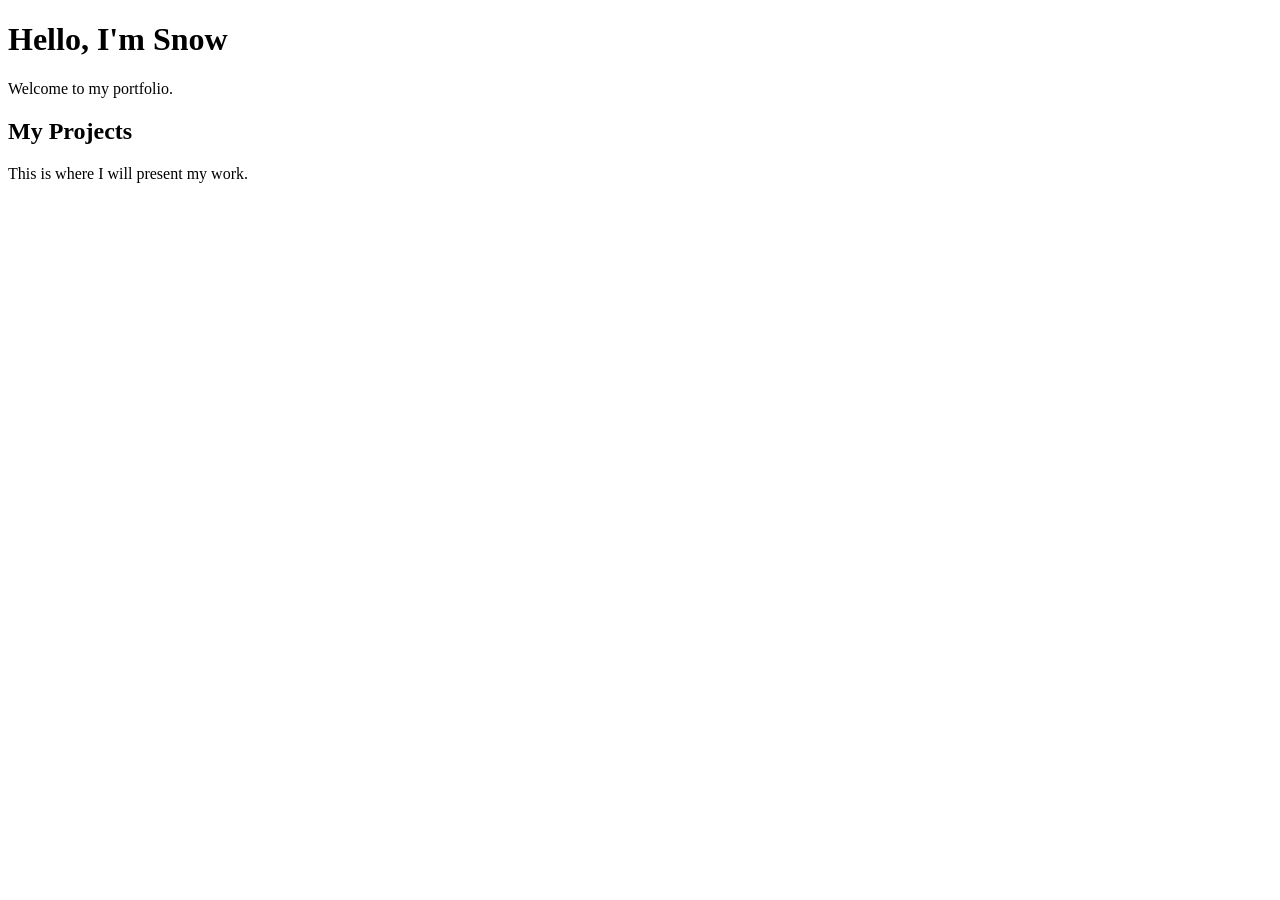
==== index.html @ e5be35d6 "Add files via upload first upload" ====
<!DOCTYPE html>
<html lang="en">
<head>
    <meta charset="UTF-8">
    <meta name="viewport" content="width=device-width, initial-scale=1.0">
    <title>Snow's Portfolio</title>
</head>

<body>
    <h1>Hello, I'm Snow</h1>
    <p>Welcome to my portfolio.</p>

    <h2>My Projects</h2>
    <p>This is where I will present my work.</p>
</body>
</html>
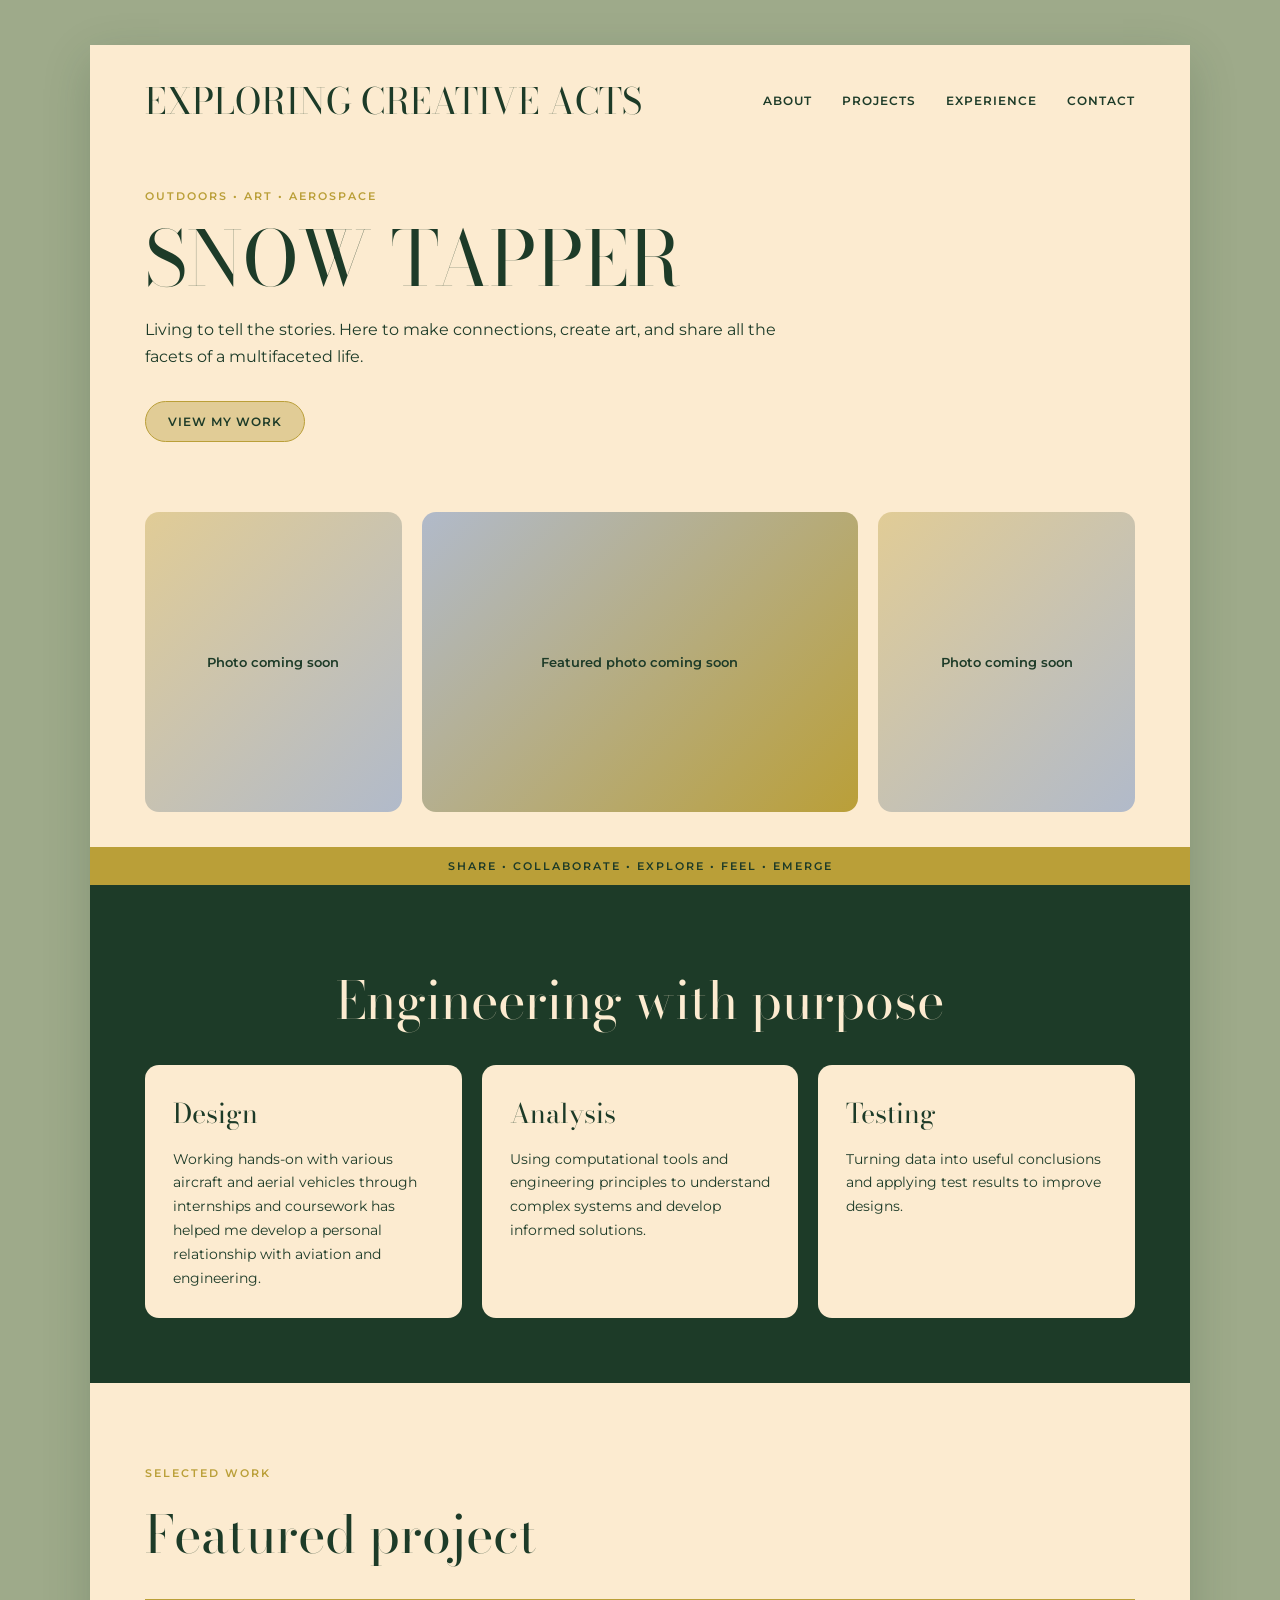
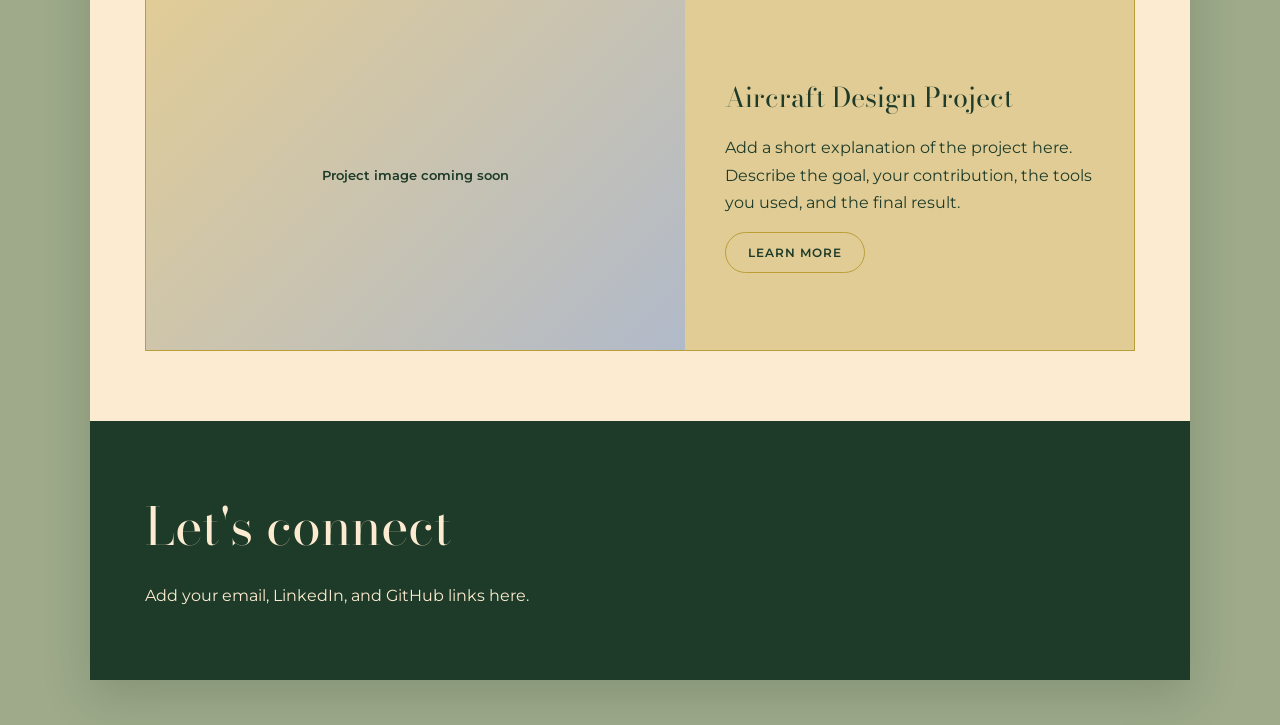
==== commit 3462cd63: "Add files via upload Update page layout and add initial styling" ====
--- a/index.html
+++ b/index.html
@@ -1,16 +1,281 @@
 <!DOCTYPE html>
+
+<!--
+    This tells the browser that the page is written in English.
+    Almost everything on the website goes between <html> and </html>.
+-->
 <html lang="en">
+
+
+<!-- =========================================================
+     HEAD: SETTINGS AND INFORMATION ABOUT THE WEBSITE
+     Nothing in this section appears as regular page content.
+========================================================== -->
 <head>
+
+    <!-- Allows letters, symbols, and punctuation to display correctly -->
     <meta charset="UTF-8">
+
+    <!-- Makes the website resize correctly on phones and tablets -->
     <meta name="viewport" content="width=device-width, initial-scale=1.0">
-    <title>Snow's Portfolio</title>
+
+    <!-- This appears in the browser tab -->
+    <title>Snow Tapper | EXPLORING CREATIVE ACTS</title>
+
+    <!-- Connects this HTML file to your CSS file -->
+    <link rel="stylesheet" href="style.css">
+
 </head>
 
+
+<!-- =========================================================
+     BODY: EVERYTHING VISITORS CAN SEE
+========================================================== -->
 <body>
-    <h1>Hello, I'm Snow</h1>
-    <p>Welcome to my portfolio.</p>
-
-    <h2>My Projects</h2>
-    <p>This is where I will present my work.</p>
+
+    <!--
+        This wrapper holds the entire website.
+        The "website" class is styled in style.css.
+    -->
+    <div class="website">
+
+
+        <!-- =================================================
+             HEADER: WEBSITE NAME AND NAVIGATION
+        ================================================== -->
+        <header>
+
+            <!--
+                Clicking this returns visitors to the top of the page.
+                The # symbol means the top of the current page.
+            -->
+            <a class="name" href="#">
+                EXPLORING CREATIVE ACTS
+            </a>
+
+
+            <!--
+                Navigation links point to section IDs farther down.
+                For example, href="#about" finds id="about".
+            -->
+            <nav>
+                <a href="#about">About</a>
+                <a href="#projects">Projects</a>
+                <a href="#experience">Experience</a>
+                <a href="#contact">Contact</a>
+            </nav>
+
+        </header>
+
+
+        <!-- =================================================
+             MAIN: PRIMARY PAGE CONTENT
+        ================================================== -->
+        <main>
+
+
+            <!-- =============================================
+                 INTRODUCTION SECTION
+                 This now appears ABOVE the photo placeholders.
+            ============================================== -->
+            <section class="introduction" id="about">
+
+                <!-- Small category caption above your name -->
+                <p class="eyebrow">
+                    OUTDOORS • ART • AEROSPACE
+                </p>
+
+                <!-- Main page heading -->
+                <h1>SNOW TAPPER</h1>
+
+                <!-- Short introduction below your name -->
+                <p class="intro-text">
+                    Living to tell the stories. Here to make
+                    connections, create art, and share all the
+                    facets of a multifaceted life.
+                </p>
+
+                <!--
+                    This button jumps down to the section
+                    with id="projects".
+                -->
+                <a class="button" href="#projects">
+                    View my work
+                </a>
+
+            </section>
+
+
+            <!-- =============================================
+                 PHOTO PLACEHOLDERS
+                 These appear BELOW your name and introduction.
+
+                 Later, we can replace each colored box with
+                 a real <img> element.
+            ============================================== -->
+            <section class="image-row">
+
+                <!-- Left photo placeholder -->
+                <div class="photo-placeholder small">
+                    Photo coming soon
+                </div>
+
+                <!-- Larger center photo placeholder -->
+                <div class="photo-placeholder large">
+                    Featured photo coming soon
+                </div>
+
+                <!-- Right photo placeholder -->
+                <div class="photo-placeholder small">
+                    Photo coming soon
+                </div>
+
+            </section>
+
+
+            <!-- =============================================
+                 HORIZONTAL WORD BANNER
+            ============================================== -->
+            <div class="banner">
+                SHARE • COLLABORATE • EXPLORE • FEEL • EMERGE
+            </div>
+
+
+            <!-- =============================================
+                 EXPERIENCE SECTION
+                 The navigation's Experience link points here.
+            ============================================== -->
+            <section class="values" id="experience">
+
+                <!-- Section heading -->
+                <h2>Engineering with purpose</h2>
+
+
+                <!-- Container holding the three cards -->
+                <div class="card-row">
+
+
+                    <!-- DESIGN CARD -->
+                    <article class="card">
+
+                        <h3>Design</h3>
+
+                        <p>
+                            Working hands-on with various aircraft
+                            and aerial vehicles through internships
+                            and coursework has helped me develop a
+                            personal relationship with aviation and
+                            engineering.
+                        </p>
+
+                    </article>
+
+
+                    <!-- ANALYSIS CARD -->
+                    <article class="card">
+
+                        <h3>Analysis</h3>
+
+                        <p>
+                            Using computational tools and engineering
+                            principles to understand complex systems
+                            and develop informed solutions.
+                        </p>
+
+                    </article>
+
+
+                    <!-- TESTING CARD -->
+                    <article class="card">
+
+                        <h3>Testing</h3>
+
+                        <p>
+                            Turning data into useful conclusions and
+                            applying test results to improve designs.
+                        </p>
+
+                    </article>
+
+                </div>
+
+            </section>
+
+
+            <!-- =============================================
+                 PROJECTS SECTION
+                 Both "Projects" and "View my work" point here.
+            ============================================== -->
+            <section class="projects" id="projects">
+
+                <!-- Small caption above the section heading -->
+                <p class="eyebrow">
+                    SELECTED WORK
+                </p>
+
+                <!-- Projects section heading -->
+                <h2>Featured project</h2>
+
+
+                <!-- Featured project container -->
+                <article class="featured-project">
+
+
+                    <!--
+                        Temporary project-image placeholder.
+                        We can replace this with a real image later.
+                    -->
+                    <div class="project-placeholder">
+                        Project image coming soon
+                    </div>
+
+
+                    <!-- Written project information -->
+                    <div class="project-description">
+
+                        <!-- Project name -->
+                        <h3>Aircraft Design Project</h3>
+
+                        <!-- Project summary -->
+                        <p>
+                            Add a short explanation of the project
+                            here. Describe the goal, your contribution,
+                            the tools you used, and the final result.
+                        </p>
+
+                        <!--
+                            This link does not lead anywhere yet.
+                            Later, it can open a separate project page.
+                        -->
+                        <a class="button" href="#">
+                            Learn more
+                        </a>
+
+                    </div>
+
+                </article>
+
+            </section>
+
+        </main>
+
+
+        <!-- =================================================
+             FOOTER: CONTACT INFORMATION
+             The Contact navigation link points here.
+        ================================================== -->
+        <footer id="contact">
+
+            <h2>Let's connect</h2>
+
+            <p>
+                Add your email, LinkedIn, and GitHub links here.
+            </p>
+
+        </footer>
+
+    </div>
+
 </body>
+
 </html>
--- a/style.css
+++ b/style.css
@@ -0,0 +1,288 @@
+@import url("https://fonts.googleapis.com/css2?family=Bodoni+Moda:wght@400;600&family=Montserrat:wght@400;500;600&display=swap");
+
+:root {
+    --chartreuse: #BA9F38;
+    --pale-lime: #E1CC96;
+    --butter: #FCEBD0;
+    --sky-blue: #B1BACA;
+    --emerald: #1D3B28;
+    --sage: #9EAA8A;
+}
+
+* {
+    box-sizing: border-box;
+}
+
+html {
+    scroll-behavior: smooth;
+}
+
+body {
+    margin: 0;
+    padding: 45px 20px;
+
+    font-family: "Montserrat", sans-serif;
+    color: var(--emerald);
+    background-color: var(--sage);
+}
+
+.website {
+    width: 100%;
+    max-width: 1100px;
+    margin: auto;
+    overflow: hidden;
+
+    background-color: var(--butter);
+    box-shadow: 0 15px 45px rgb(29 59 40 / 20%);
+}
+
+header {
+    display: flex;
+    align-items: center;
+    justify-content: space-between;
+    padding: 28px 55px;
+}
+
+.name {
+    font-family: "Bodoni Moda", serif;
+    font-size: 36px;
+    color: var(--emerald);
+    text-decoration: none;
+}
+
+nav {
+    display: flex;
+    gap: 30px;
+}
+
+nav a {
+    font-size: 12px;
+    font-weight: 600;
+    letter-spacing: 1px;
+    color: var(--emerald);
+    text-decoration: none;
+    text-transform: uppercase;
+}
+
+nav a:hover {
+    color: var(--chartreuse);
+}
+
+.image-row {
+    display: grid;
+    grid-template-columns: 1fr 1.7fr 1fr;
+    gap: 20px;
+    padding: 15px 55px 35px;
+}
+
+.photo-placeholder,
+.project-placeholder {
+    display: flex;
+    align-items: center;
+    justify-content: center;
+    min-height: 260px;
+    padding: 20px;
+
+    font-size: 13px;
+    font-weight: 600;
+    text-align: center;
+    color: var(--emerald);
+
+    background:
+        linear-gradient(
+            135deg,
+            var(--pale-lime),
+            var(--sky-blue)
+        );
+
+    border-radius: 14px;
+}
+
+.photo-placeholder.large {
+    min-height: 300px;
+    background:
+        linear-gradient(
+            135deg,
+            var(--sky-blue),
+            var(--chartreuse)
+        );
+}
+
+.introduction {
+    max-width: 750px;
+    padding: 20px 55px 55px;
+}
+
+.eyebrow {
+    font-size: 11px;
+    font-weight: 600;
+    letter-spacing: 2px;
+    color: var(--chartreuse);
+}
+
+h1,
+h2,
+h3 {
+    font-family: "Bodoni Moda", serif;
+    font-weight: 400;
+}
+
+h1 {
+    margin: 8px 0;
+    font-size: clamp(48px, 7vw, 76px);
+    line-height: 1.1;
+}
+
+h2 {
+    margin: 10px 0 25px;
+    font-size: clamp(35px, 5vw, 52px);
+}
+
+h3 {
+    margin: 0 0 12px;
+    font-size: 27px;
+}
+
+p {
+    line-height: 1.7;
+}
+
+.intro-text {
+    max-width: 650px;
+    margin-bottom: 30px;
+    font-size: 16px;
+}
+
+.button {
+    display: inline-block;
+    padding: 12px 22px;
+
+    font-size: 12px;
+    font-weight: 600;
+    letter-spacing: 1px;
+    color: var(--emerald);
+    text-decoration: none;
+    text-transform: uppercase;
+
+    background-color: var(--pale-lime);
+    border: 1px solid var(--chartreuse);
+    border-radius: 30px;
+}
+
+.button:hover {
+    color: var(--butter);
+    background-color: var(--emerald);
+}
+
+.banner {
+    padding: 12px 20px;
+    overflow: hidden;
+
+    font-size: 11px;
+    font-weight: 600;
+    letter-spacing: 2px;
+    text-align: center;
+
+    background-color: var(--chartreuse);
+}
+
+.values {
+    padding: 65px 55px;
+    color: var(--butter);
+    background-color: var(--emerald);
+}
+
+.values > h2 {
+    text-align: center;
+}
+
+.card-row {
+    display: grid;
+    grid-template-columns: repeat(3, 1fr);
+    gap: 20px;
+}
+
+.card {
+    padding: 28px;
+    color: var(--emerald);
+    background-color: var(--butter);
+    border-radius: 14px;
+}
+
+.card p {
+    margin-bottom: 0;
+    font-size: 14px;
+}
+
+.projects {
+    padding: 70px 55px;
+}
+
+.featured-project {
+    display: grid;
+    grid-template-columns: 1.2fr 1fr;
+    overflow: hidden;
+
+    background-color: var(--pale-lime);
+    border: 1px solid var(--chartreuse);
+}
+
+.project-placeholder {
+    min-height: 350px;
+    border-radius: 0;
+}
+
+.project-description {
+    align-self: center;
+    padding: 40px;
+}
+
+footer {
+    padding: 55px;
+    color: var(--butter);
+    background-color: var(--emerald);
+}
+
+footer h2 {
+    margin-bottom: 5px;
+}
+
+/* Makes the layout work on phones */
+@media (max-width: 750px) {
+    body {
+        padding: 0;
+    }
+
+    header {
+        flex-direction: column;
+        gap: 20px;
+        padding: 25px;
+    }
+
+    nav {
+        flex-wrap: wrap;
+        justify-content: center;
+        gap: 15px;
+    }
+
+    .image-row {
+        grid-template-columns: 1fr;
+        padding: 15px 25px 35px;
+    }
+
+    .photo-placeholder.small {
+        display: none;
+    }
+
+    .introduction,
+    .values,
+    .projects,
+    footer {
+        padding: 45px 25px;
+    }
+
+    .card-row,
+    .featured-project {
+        grid-template-columns: 1fr;
+    }
+}
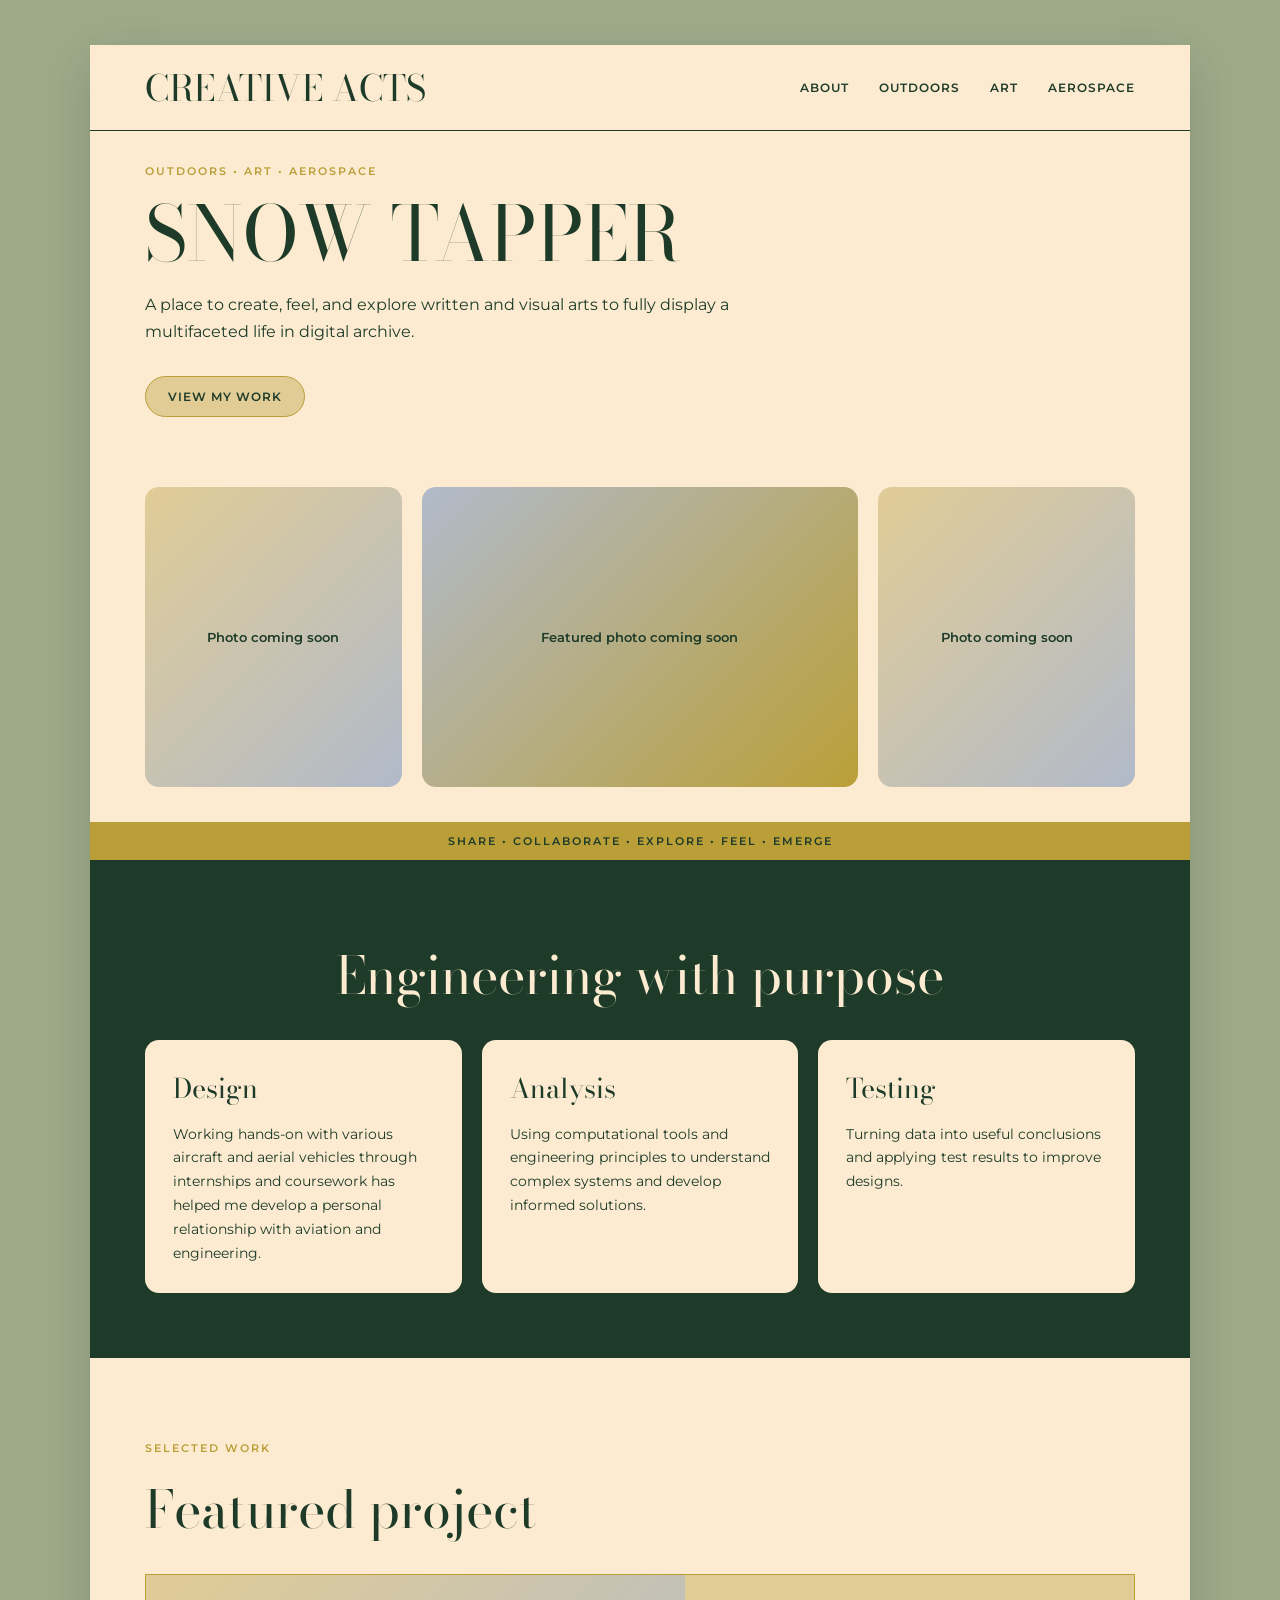
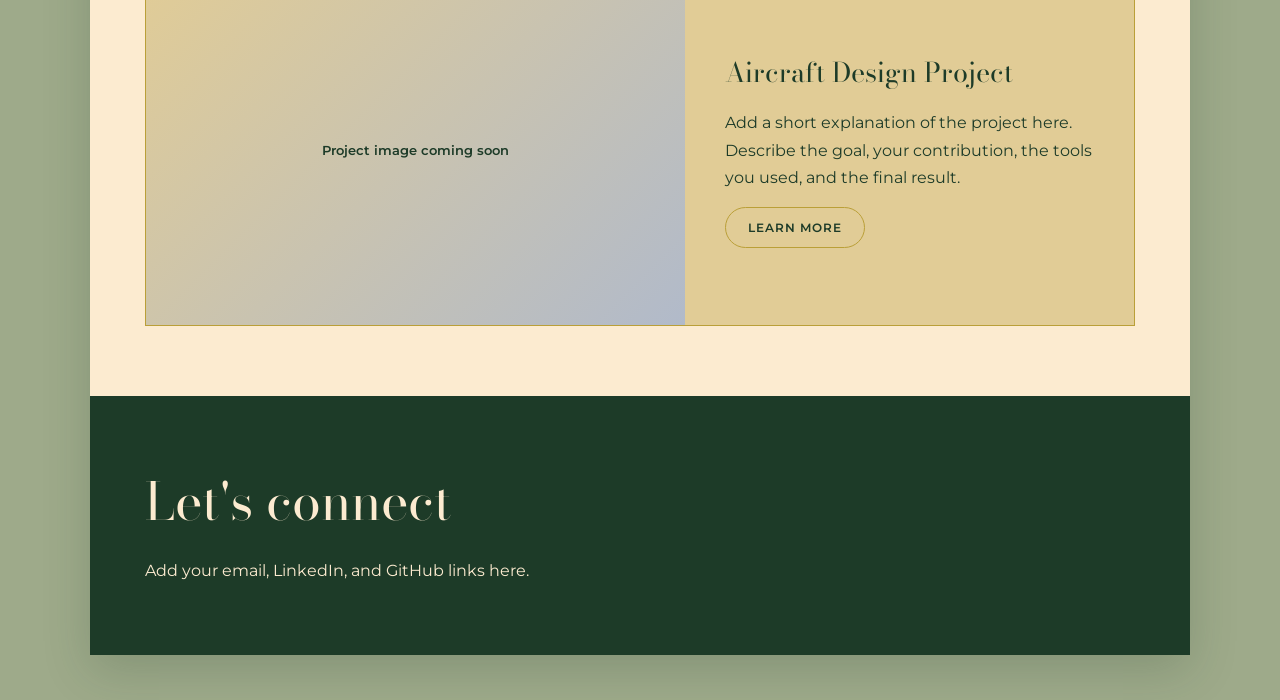
==== commit f272d992: "Add files via upload updates to main page, about, and creation of additional linked pages" ====
--- a/index.html
+++ b/index.html
@@ -20,7 +20,7 @@
     <meta name="viewport" content="width=device-width, initial-scale=1.0">
 
     <!-- This appears in the browser tab -->
-    <title>Snow Tapper | EXPLORING CREATIVE ACTS</title>
+    <title>Snow Tapper | CREATIVE ACTS</title>
 
     <!-- Connects this HTML file to your CSS file -->
     <link rel="stylesheet" href="style.css">
@@ -43,29 +43,20 @@
         <!-- =================================================
              HEADER: WEBSITE NAME AND NAVIGATION
         ================================================== -->
-        <header>
-
-            <!--
-                Clicking this returns visitors to the top of the page.
-                The # symbol means the top of the current page.
-            -->
-            <a class="name" href="#">
-                EXPLORING CREATIVE ACTS
-            </a>
-
-
-            <!--
-                Navigation links point to section IDs farther down.
-                For example, href="#about" finds id="about".
-            -->
-            <nav>
-                <a href="#about">About</a>
-                <a href="#projects">Projects</a>
-                <a href="#experience">Experience</a>
-                <a href="#contact">Contact</a>
-            </nav>
-
-        </header>
+<header>
+    <!-- Clicking the title returns to the homepage -->
+    <a class="name" href="index.html">
+        CREATIVE ACTS
+    </a>
+
+    <!-- Each link now opens a separate HTML page -->
+    <nav>
+        <a href="about.html">ABOUT</a>
+        <a href="outdoors.html">OUTDOORS</a>
+        <a href="art.html">ART</a>
+        <a href="aerospace.html">AEROSPACE</a>
+    </nav>
+</header>
 
 
         <!-- =================================================
@@ -90,9 +81,7 @@
 
                 <!-- Short introduction below your name -->
                 <p class="intro-text">
-                    Living to tell the stories. Here to make
-                    connections, create art, and share all the
-                    facets of a multifaceted life.
+                    A place to create, feel, and explore written and visual arts to fully display a multifaceted life in digital archive.
                 </p>
 
                 <!--
--- a/style.css
+++ b/style.css
@@ -40,7 +40,8 @@
     display: flex;
     align-items: center;
     justify-content: space-between;
-    padding: 28px 55px;
+    padding: 15px 55px;
+    border-bottom: 1px solid var(--emerald);
 }
 
 .name {
@@ -285,4 +286,15 @@
     .featured-project {
         grid-template-columns: 1fr;
     }
+}
+
+/* Adds equal spacing around content on separate pages */
+main.page-content {
+    padding: 70px 55px;
+}
+/* Reduces the spacing on phones */
+@media (max-width: 750px) {
+    main.page-content {
+        padding: 45px 25px;
+    }
 }
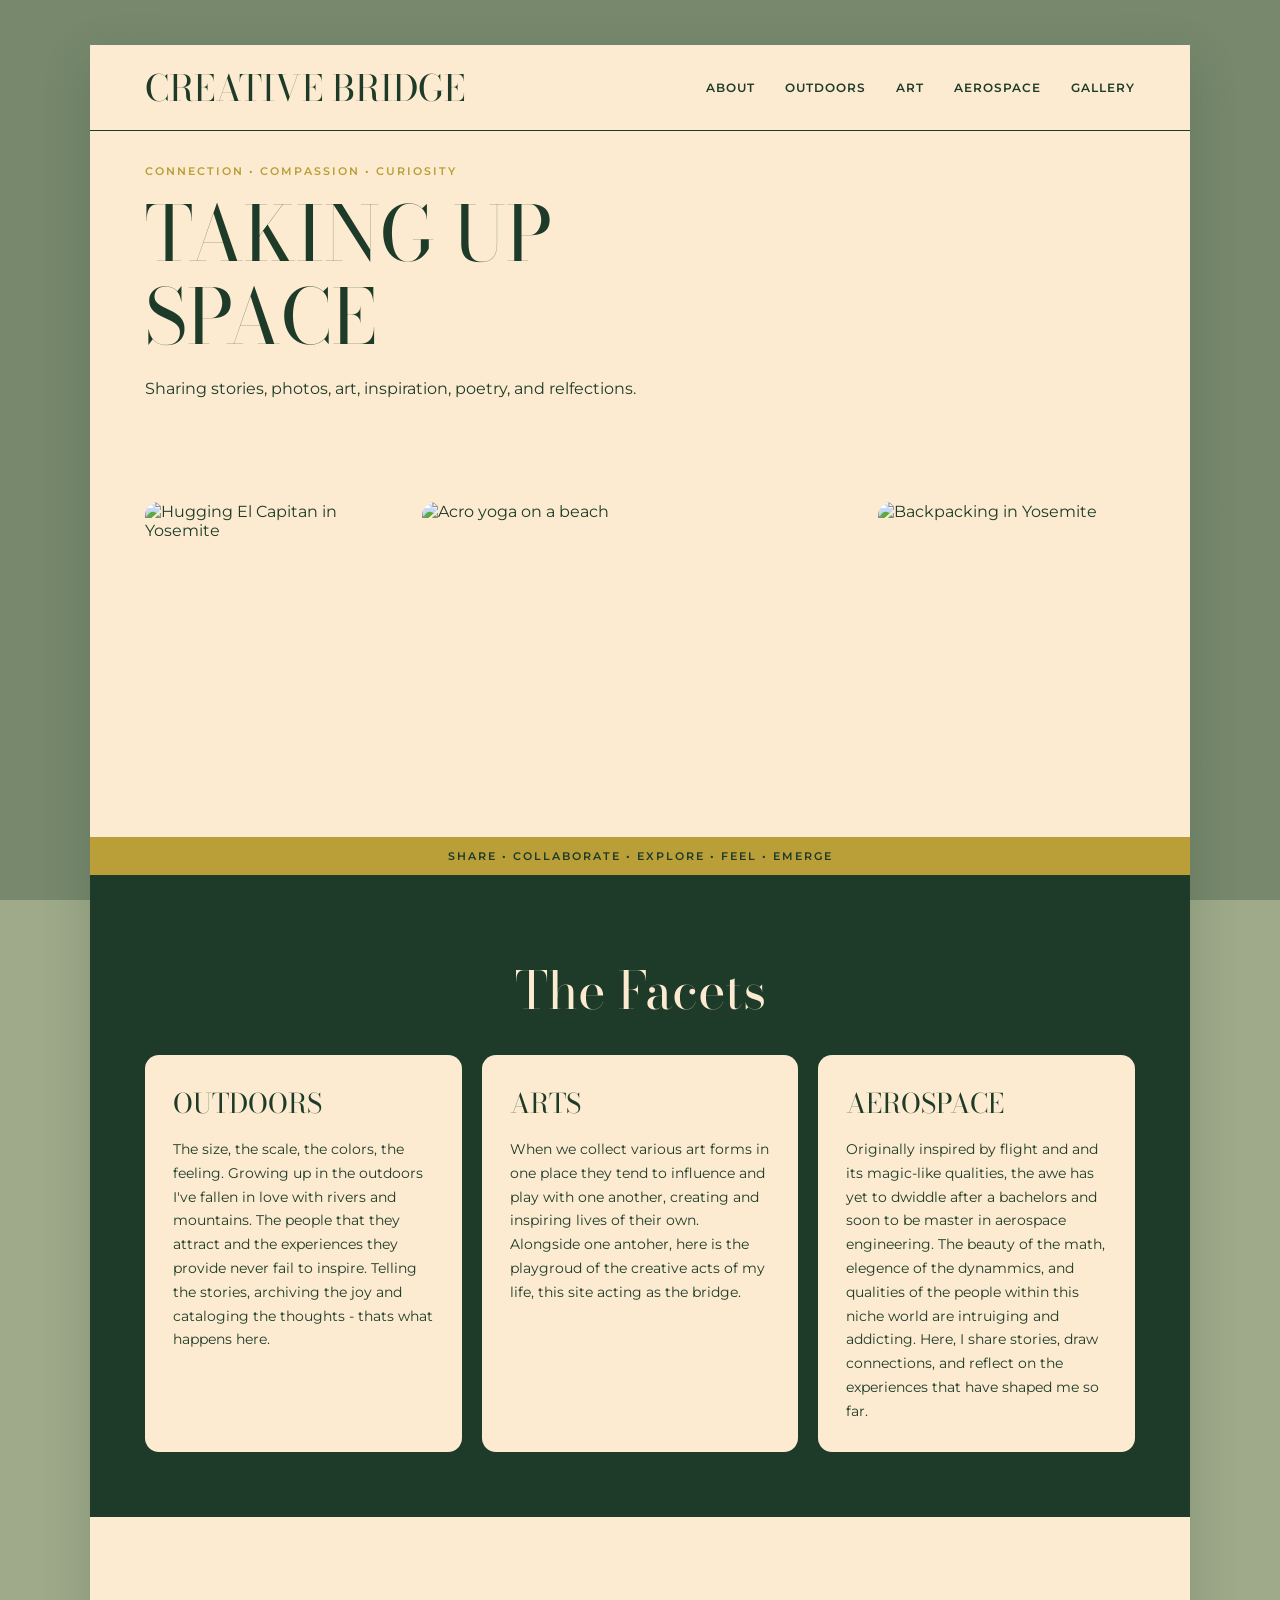
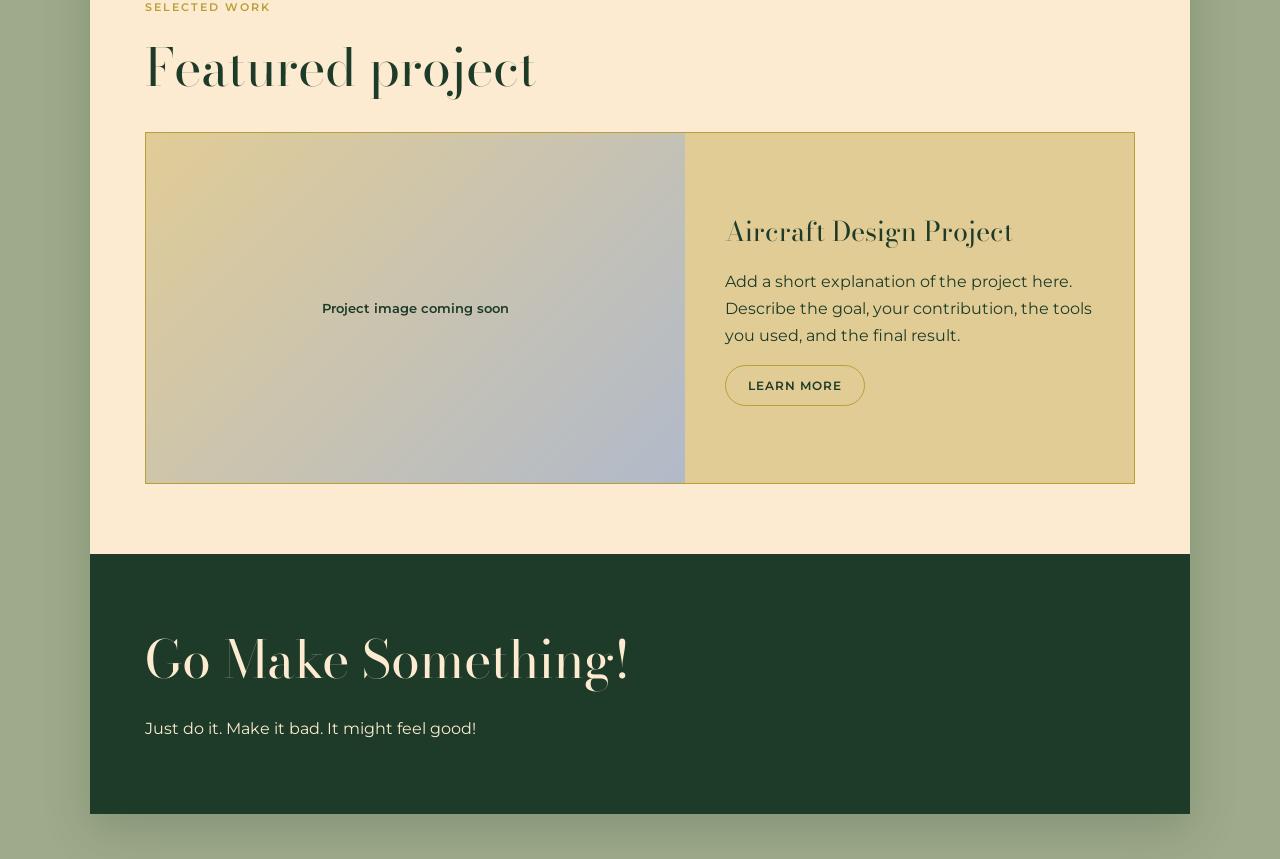
==== commit 62754ba2: "Add files via upload updates to main and about page. created new pages. added images." ====
--- a/index.html
+++ b/index.html
@@ -20,7 +20,7 @@
     <meta name="viewport" content="width=device-width, initial-scale=1.0">
 
     <!-- This appears in the browser tab -->
-    <title>Snow Tapper | CREATIVE ACTS</title>
+    <title>Snow Tapper | CREATIVE BRIDGE</title>
 
     <!-- Connects this HTML file to your CSS file -->
     <link rel="stylesheet" href="style.css">
@@ -31,7 +31,7 @@
 <!-- =========================================================
      BODY: EVERYTHING VISITORS CAN SEE
 ========================================================== -->
-<body>
+<body class="home-page">
 
     <!--
         This wrapper holds the entire website.
@@ -46,7 +46,7 @@
 <header>
     <!-- Clicking the title returns to the homepage -->
     <a class="name" href="index.html">
-        CREATIVE ACTS
+        CREATIVE BRIDGE
     </a>
 
     <!-- Each link now opens a separate HTML page -->
@@ -55,6 +55,7 @@
         <a href="outdoors.html">OUTDOORS</a>
         <a href="art.html">ART</a>
         <a href="aerospace.html">AEROSPACE</a>
+        <a href="gallery.html">GALLERY</a>
     </nav>
 </header>
 
@@ -73,24 +74,16 @@
 
                 <!-- Small category caption above your name -->
                 <p class="eyebrow">
-                    OUTDOORS • ART • AEROSPACE
+                    CONNECTION • COMPASSION • CURIOSITY
                 </p>
 
                 <!-- Main page heading -->
-                <h1>SNOW TAPPER</h1>
+                <h1>TAKING UP SPACE</h1>
 
                 <!-- Short introduction below your name -->
                 <p class="intro-text">
-                    A place to create, feel, and explore written and visual arts to fully display a multifaceted life in digital archive.
+                    Sharing stories, photos, art, inspiration, poetry, and relfections. 
                 </p>
-
-                <!--
-                    This button jumps down to the section
-                    with id="projects".
-                -->
-                <a class="button" href="#projects">
-                    View my work
-                </a>
 
             </section>
 
@@ -104,22 +97,28 @@
             ============================================== -->
             <section class="image-row">
 
-                <!-- Left photo placeholder -->
-                <div class="photo-placeholder small">
-                    Photo coming soon
-                </div>
-
-                <!-- Larger center photo placeholder -->
-                <div class="photo-placeholder large">
-                    Featured photo coming soon
-                </div>
-
-                <!-- Right photo placeholder -->
-                <div class="photo-placeholder small">
-                    Photo coming soon
-                </div>
-
-            </section>
+    <!-- Left photograph -->
+    <img
+        class="portfolio-photo small"
+        src="images/el-cap-hug.jpeg"
+        alt="Hugging El Capitan in Yosemite"
+    >
+
+    <!-- Larger center photograph -->
+    <img
+        class="portfolio-photo large"
+        src="images/acro-yoga-on-beach.jpg"
+        alt="Acro yoga on a beach"
+    >
+
+    <!-- Right photograph -->
+    <img
+        class="portfolio-photo small"
+        src="images/yosemite-backpacking.jpeg"
+        alt="Backpacking in Yosemite"
+    >
+
+</section>
 
 
             <!-- =============================================
@@ -137,7 +136,7 @@
             <section class="values" id="experience">
 
                 <!-- Section heading -->
-                <h2>Engineering with purpose</h2>
+                <h2>The Facets</h2>
 
 
                 <!-- Container holding the three cards -->
@@ -147,14 +146,14 @@
                     <!-- DESIGN CARD -->
                     <article class="card">
 
-                        <h3>Design</h3>
-
-                        <p>
-                            Working hands-on with various aircraft
-                            and aerial vehicles through internships
-                            and coursework has helped me develop a
-                            personal relationship with aviation and
-                            engineering.
+                        <h3>OUTDOORS</h3>
+
+                        <p>
+                            The size, the scale, the colors, the feeling. Growing up in the 
+                            outdoors I've fallen in love with rivers and mountains. The people that 
+                            they attract and the experiences they provide never fail to inspire. 
+                            Telling the stories, archiving the joy and cataloging the thoughts - thats 
+                            what happens here. 
                         </p>
 
                     </article>
@@ -163,12 +162,13 @@
                     <!-- ANALYSIS CARD -->
                     <article class="card">
 
-                        <h3>Analysis</h3>
-
-                        <p>
-                            Using computational tools and engineering
-                            principles to understand complex systems
-                            and develop informed solutions.
+                        <h3>ARTS</h3>
+
+                        <p>
+                            When we collect various art forms in one place they tend to 
+                            influence and play with one another, creating and inspiring lives of their own.
+                            Alongside one antoher, here is the playgroud of the creative acts of my life,
+                            this site acting as the bridge. 
                         </p>
 
                     </article>
@@ -177,11 +177,14 @@
                     <!-- TESTING CARD -->
                     <article class="card">
 
-                        <h3>Testing</h3>
-
-                        <p>
-                            Turning data into useful conclusions and
-                            applying test results to improve designs.
+                        <h3>AEROSPACE</h3>
+
+                        <p>
+                            Originally inspired by flight and and its magic-like qualities, the awe has yet 
+                            to dwiddle after a bachelors and soon to be master in aerospace engineering.
+                            The beauty of the math, elegence of the dynammics, and qualities of the people 
+                            within this niche world are intruiging and addicting. Here, I share stories, draw 
+                            connections, and reflect on the experiences that have shaped me so far.
                         </p>
 
                     </article>
@@ -255,10 +258,10 @@
         ================================================== -->
         <footer id="contact">
 
-            <h2>Let's connect</h2>
+            <h2>Go Make Something!</h2>
 
             <p>
-                Add your email, LinkedIn, and GitHub links here.
+                Just do it. Make it bad. It might feel good!
             </p>
 
         </footer>
--- a/style.css
+++ b/style.css
@@ -297,4 +297,52 @@
     main.page-content {
         padding: 45px 25px;
     }
+}
+
+/* Photographs in the three-column image row */
+.portfolio-photo {
+    display: block;
+    width: 100%;
+    height: 300px;
+
+    object-fit: cover;
+    border-radius: 14px;
+}
+
+/* =========================================================
+   HOMEPAGE BACKGROUND PHOTO
+
+   This only affects pages containing:
+   <body class="home-page">
+========================================================= */
+
+body.home-page {
+    /* Dark green transparent layer placed over the photograph */
+    background-image:
+        linear-gradient(
+            rgba(29, 59, 40, 0.30),
+            rgba(29, 59, 40, 0.30)
+        ),
+        url("images/fair-tree.jpeg");
+
+    /* Makes the photograph fill the browser window */
+    background-size: cover;
+
+    /* Keeps the center of the photograph visible */
+    background-position: center;
+
+    /* Prevents the photograph from repeating */
+    background-repeat: no-repeat;
+
+    /* Keeps the photograph still while the website scrolls */
+    background-attachment: fixed;
+}
+
+
+/* Fixed backgrounds can behave strangely on phones,
+   so the photograph scrolls normally on small screens. */
+@media (max-width: 750px) {
+    body.home-page {
+        background-attachment: scroll;
+    }
 }
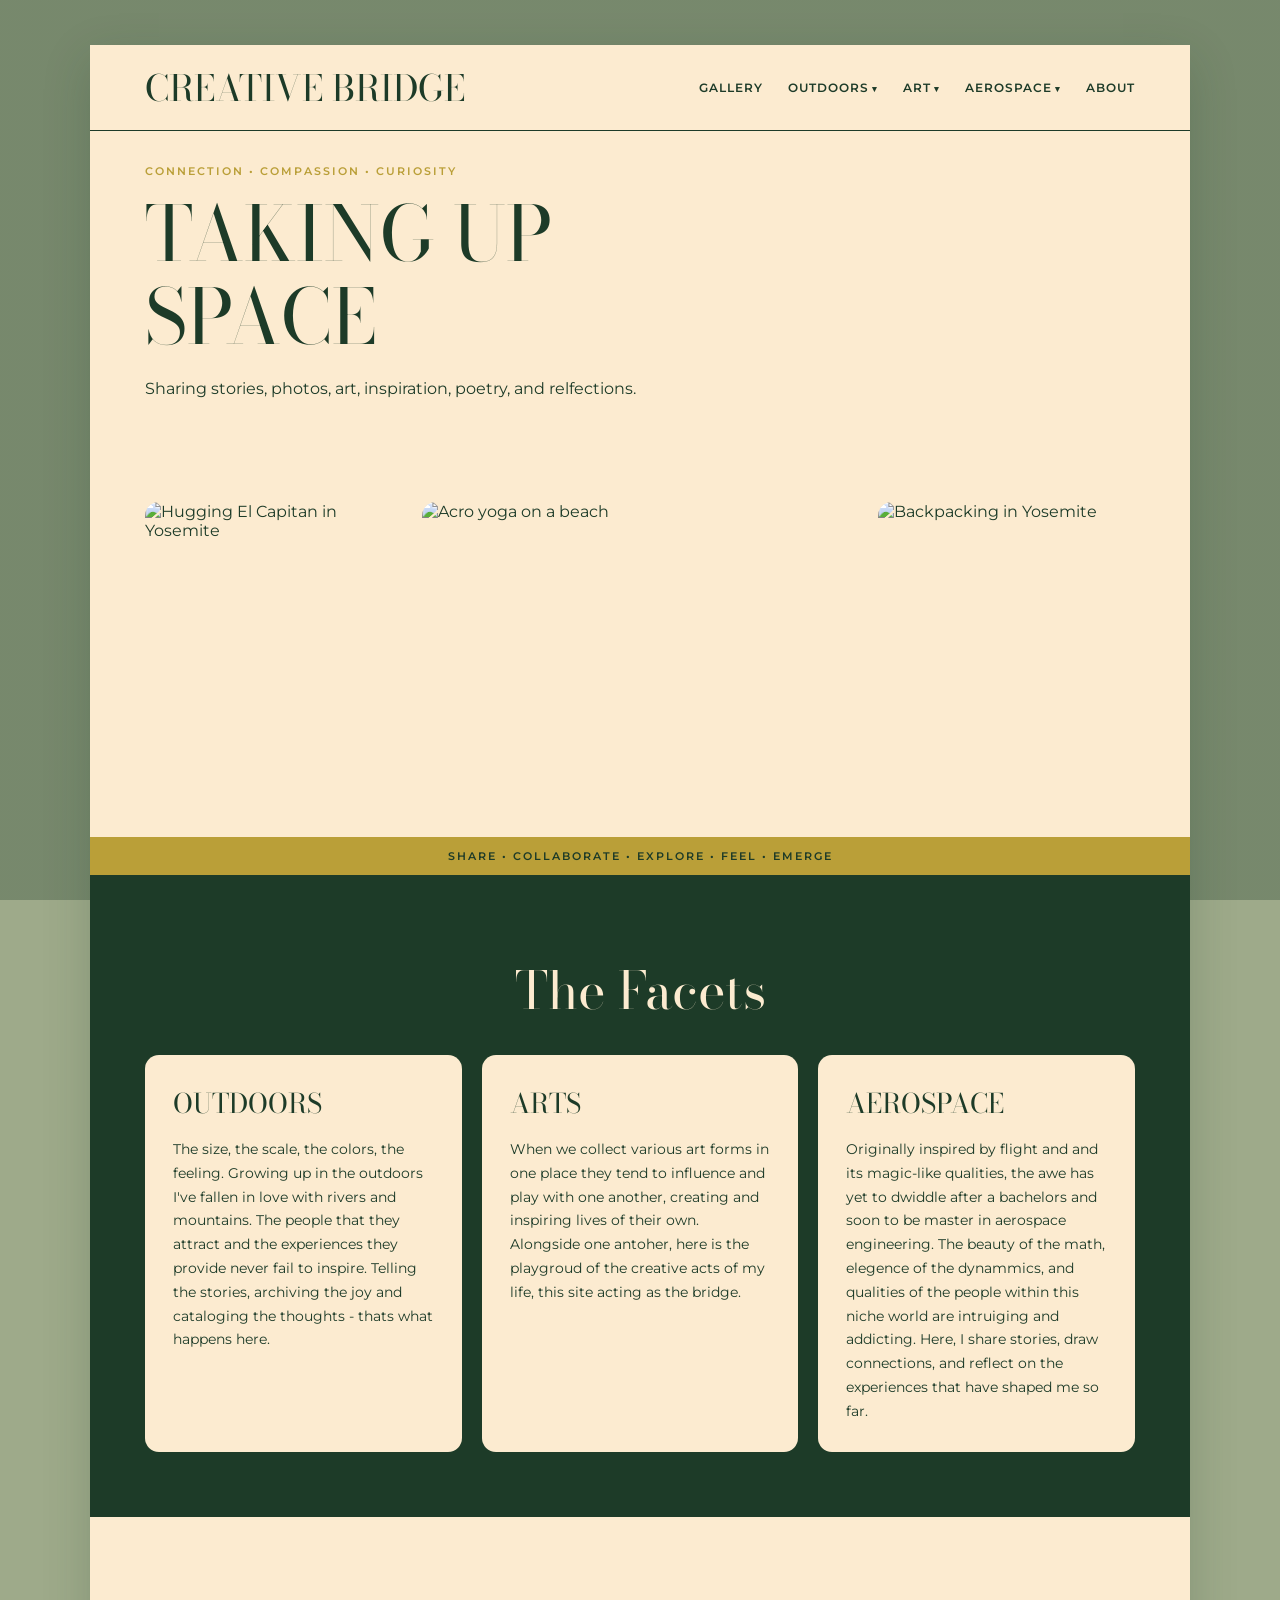
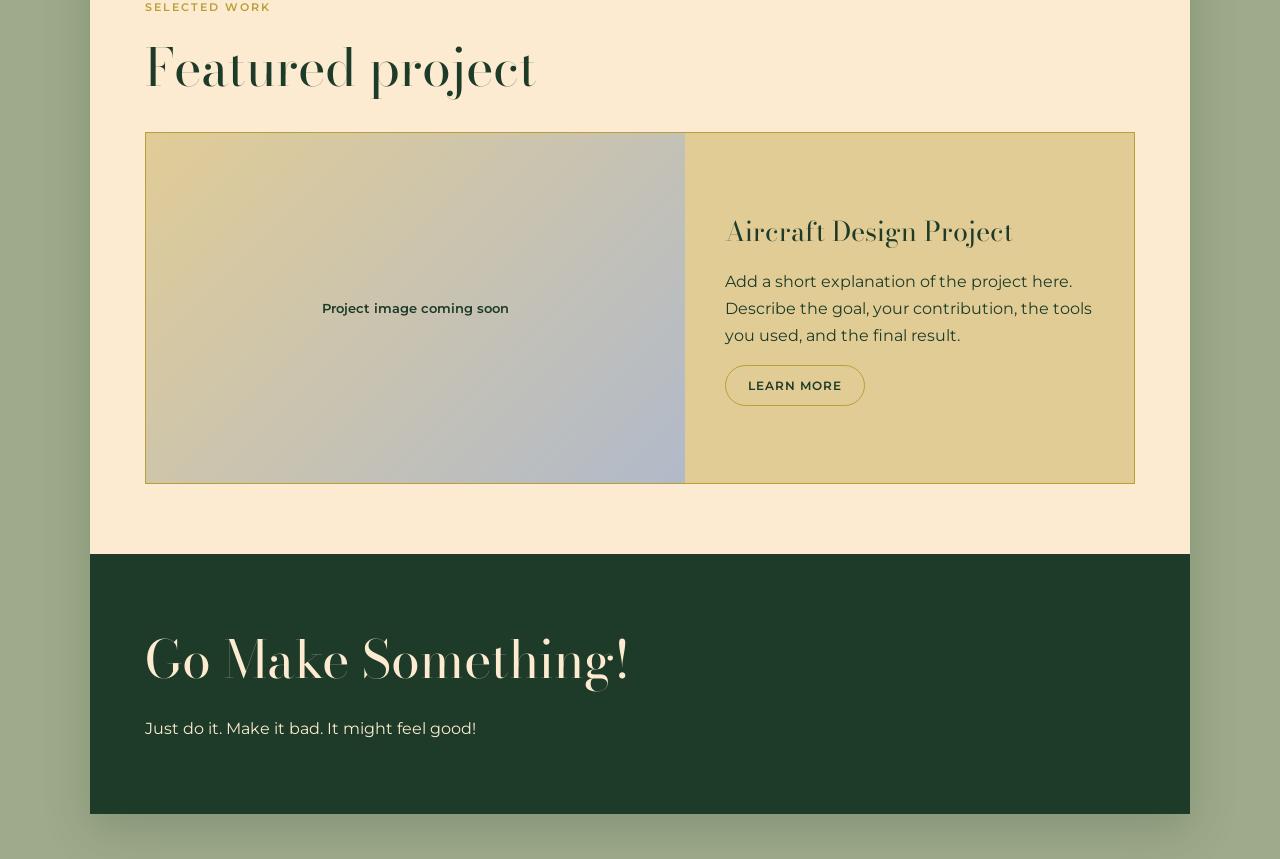
==== commit 7f38cad9: "Add files via upload added photos, made drop down header, shared header and footer files, and genera" ====
--- a/index.html
+++ b/index.html
@@ -43,21 +43,11 @@
         <!-- =================================================
              HEADER: WEBSITE NAME AND NAVIGATION
         ================================================== -->
-<header>
-    <!-- Clicking the title returns to the homepage -->
-    <a class="name" href="index.html">
-        CREATIVE BRIDGE
-    </a>
-
-    <!-- Each link now opens a separate HTML page -->
-    <nav>
-        <a href="about.html">ABOUT</a>
-        <a href="outdoors.html">OUTDOORS</a>
-        <a href="art.html">ART</a>
-        <a href="aerospace.html">AEROSPACE</a>
-        <a href="gallery.html">GALLERY</a>
-    </nav>
-</header>
+<!-- Shared website header gets inserted here -->
+<div id="site-header"></div>
+
+<!-- Loads the shared header -->
+<script src="header.js"></script>
 
 
         <!-- =================================================
@@ -100,21 +90,21 @@
     <!-- Left photograph -->
     <img
         class="portfolio-photo small"
-        src="images/el-cap-hug.jpeg"
+        src="images/general-outdoor/el-cap-hug.jpeg"
         alt="Hugging El Capitan in Yosemite"
     >
 
     <!-- Larger center photograph -->
     <img
         class="portfolio-photo large"
-        src="images/acro-yoga-on-beach.jpg"
+        src="images/general-outdoor/acro-yoga-on-beach.jpg"
         alt="Acro yoga on a beach"
     >
 
     <!-- Right photograph -->
     <img
         class="portfolio-photo small"
-        src="images/yosemite-backpacking.jpeg"
+        src="images/general-outdoor/yosemite-backpacking.jpeg"
         alt="Backpacking in Yosemite"
     >
 
--- a/style.css
+++ b/style.css
@@ -323,7 +323,7 @@
             rgba(29, 59, 40, 0.30),
             rgba(29, 59, 40, 0.30)
         ),
-        url("images/fair-tree.jpeg");
+        url("images/general-outdoor/fair-tree.jpeg");
 
     /* Makes the photograph fill the browser window */
     background-size: cover;
@@ -345,4 +345,518 @@
     body.home-page {
         background-attachment: scroll;
     }
+}
+
+/* Consistent vertical spacing on separate pages */
+.page-content .eyebrow {
+    margin: 0 0 18px;
+}
+
+.page-content h1 {
+    margin: 0 0 28px;
+}
+
+.page-content p {
+    margin: 0 0 24px;
+    line-height: 1.55;
+}
+
+.page-content .large-text {
+    margin-bottom: 28px;
+}
+
+.page-content h2 {
+    margin: 45px 0 24px;
+}
+
+
+/* =========================================================
+   DESKTOP NAVIGATION AND DROPDOWNS
+   Keep this outside every @media section.
+========================================================= */
+
+header {
+    position: relative;
+    z-index: 100;
+
+    display: flex;
+    align-items: center;
+    gap: 40px;
+}
+
+.name {
+    flex-shrink: 0;
+}
+
+.main-nav {
+    display: flex;
+    align-items: center;
+    justify-content: flex-end;
+    flex-wrap: nowrap;
+    gap: 25px;
+    margin-left: auto;
+}
+
+.main-nav > a,
+.nav-dropdown > summary {
+    font-size: 12px;
+    font-weight: 600;
+    letter-spacing: 1px;
+    line-height: 1;
+
+    color: var(--emerald);
+    text-decoration: none;
+    text-transform: uppercase;
+    white-space: nowrap;
+}
+
+
+/* Position each dropdown relative to its heading */
+.nav-dropdown {
+    position: relative;
+}
+
+
+/* Remove the browser's default triangle */
+.nav-dropdown > summary {
+    display: block;
+    list-style: none;
+    cursor: pointer;
+}
+
+.nav-dropdown > summary::marker {
+    content: "";
+}
+
+.nav-dropdown > summary::-webkit-details-marker {
+    display: none;
+}
+
+
+/* Add a controlled arrow after the heading */
+.nav-dropdown > summary::after {
+    content: " ▾";
+    font-size: 9px;
+}
+
+.nav-dropdown[open] > summary::after {
+    content: " ▴";
+}
+
+
+/* Dropdown box */
+.dropdown-menu {
+    position: absolute;
+    top: calc(100% + 15px);
+    left: 0;
+    z-index: 1000;
+
+    display: flex;
+    flex-direction: column;
+    align-items: stretch;
+    gap: 0;
+
+    width: max-content;
+    min-width: 190px;
+    padding: 8px;
+
+    background-color: var(--butter);
+    border: 1px solid var(--emerald);
+    box-shadow: 0 10px 25px rgb(29 59 40 / 18%);
+}
+
+
+/* Dropdown links appear one per row */
+.dropdown-menu a {
+    display: block;
+    padding: 10px 12px;
+
+    font-size: 11px;
+    line-height: 1.3;
+    white-space: nowrap;
+
+    color: var(--emerald);
+    text-decoration: none;
+}
+
+
+/* Hover appearance */
+.dropdown-menu a:hover {
+    color: var(--butter);
+    background-color: var(--emerald);
+}
+
+
+/* =========================================================
+   MOBILE DROPDOWNS
+========================================================= */
+
+@media (max-width: 750px) {
+    header {
+        flex-direction: column;
+        gap: 20px;
+    }
+
+    .main-nav {
+        justify-content: center;
+        flex-wrap: wrap;
+        gap: 18px;
+        margin-left: 0;
+    }
+
+    .dropdown-menu {
+        position: static;
+        margin-top: 10px;
+        box-shadow: none;
+    }
+}
+
+
+/* =========================================================
+   GALLERY PAGE
+========================================================= */
+
+.gallery-page {
+    padding: 60px 55px;
+}
+
+.gallery-introduction {
+    max-width: 750px;
+    margin-bottom: 45px;
+}
+
+
+/* Mosaic grid */
+.media-grid {
+    display: grid;
+    grid-template-columns: repeat(3, minmax(0, 1fr));
+    grid-auto-rows: 280px;
+    grid-auto-flow: dense;
+    gap: 18px;
+}
+
+
+/* Every gallery item */
+.media-card {
+    position: relative;
+    display: block;
+    overflow: hidden;
+    min-width: 0;
+    padding: 28px;
+
+    color: var(--emerald);
+    text-decoration: none;
+
+    background-color: var(--pale-lime);
+    border-radius: 14px;
+}
+
+
+/* Card-size variations */
+.media-card.wide {
+    grid-column: span 2;
+}
+
+.media-card.tall {
+    grid-row: span 2;
+}
+
+
+/* Photograph cards */
+.photo-card {
+    padding: 0;
+}
+
+.photo-card img {
+    display: block;
+    width: 100%;
+    height: 100%;
+
+    object-fit: cover;
+}
+
+
+/* Dark fade over the bottom of photographs */
+.photo-card::after {
+    content: "";
+
+    position: absolute;
+    inset: 0;
+
+    background:
+        linear-gradient(
+            transparent 40%,
+            rgb(29 59 40 / 75%)
+        );
+}
+
+
+/* Photograph title */
+.photo-caption {
+    position: absolute;
+    right: 24px;
+    bottom: 22px;
+    left: 24px;
+    z-index: 1;
+
+    color: var(--butter);
+}
+
+.photo-caption span
+
+
+/* =========================================================
+   FINER GALLERY GRID AND RESPONSIVE CARD TEXT
+========================================================= */
+
+/* Four-column grid instead of three */
+.media-grid {
+    grid-template-columns: repeat(4, minmax(0, 1fr));
+    grid-auto-rows: 220px;
+    gap: 14px;
+}
+
+
+/* Slightly less padding inside text cards */
+.media-grid .media-card {
+    min-width: 0;
+    min-height: 0;
+    padding: 22px;
+}
+
+
+/* Photo cards do not need inside padding */
+.media-grid .photo-card {
+    padding: 0;
+}
+
+
+/* Wide cards occupy two of the four columns */
+.media-grid .media-card.wide {
+    grid-column: span 2;
+}
+
+
+/* Tall cards occupy two rows */
+.media-grid .media-card.tall {
+    grid-row: span 2;
+}
+
+
+/* Make text cards use their available height efficiently */
+.media-grid .writing-card,
+.media-grid .project-card,
+.media-grid .art-card {
+    display: flex;
+    flex-direction: column;
+}
+
+
+/* Overrides the large general h2 styling */
+.media-grid .media-card h2 {
+    margin: 10px 0 14px;
+
+    font-size: clamp(22px, 2vw, 30px);
+    line-height: 1.05;
+
+    overflow-wrap: anywhere;
+}
+
+
+/* Wide cards can support a slightly larger heading */
+.media-grid .media-card.wide h2 {
+    font-size: clamp(26px, 2.5vw, 38px);
+}
+
+
+/* Photo titles */
+.media-grid .photo-caption h2 {
+    margin: 6px 0 0;
+
+    font-size: clamp(24px, 2.3vw, 34px);
+    line-height: 1.05;
+}
+
+
+/* Smaller card labels */
+.media-grid .card-category,
+.media-grid .photo-caption span {
+    font-size: 10px;
+    line-height: 1.3;
+}
+
+
+/* Keep excerpts from overflowing small cards */
+.media-grid .card-excerpt {
+    display: -webkit-box;
+    margin: 0 0 15px;
+
+    overflow: hidden;
+    font-size: 13px;
+    line-height: 1.45;
+
+    -webkit-box-orient: vertical;
+    -webkit-line-clamp: 2;
+}
+
+
+/* Push the link toward the bottom of text cards */
+.media-grid .read-link {
+    margin-top: auto;
+    font-size: 10px;
+}
+
+
+/* =========================================================
+   OUTDOOR PHOTOGRAPHY COLLECTIONS
+========================================================= */
+
+.photography-page {
+    padding: 70px 0;
+}
+
+.photography-introduction {
+    max-width: 800px;
+    padding: 0 55px 60px;
+}
+
+.photography-introduction h1 {
+    margin: 8px 0 18px;
+}
+
+
+/* Individual collection preview */
+.collection-preview {
+    padding: 60px 55px;
+    border-top: 1px solid var(--emerald);
+}
+
+.collection-heading {
+    display: flex;
+    align-items: flex-end;
+    justify-content: space-between;
+    gap: 40px;
+
+    margin-bottom: 30px;
+}
+
+.collection-heading > div:first-child {
+    max-width: 700px;
+}
+
+.collection-heading h2 {
+    margin: 8px  0 15px;
+}
+
+.collection-description {
+    max-width: 650px;
+    margin: 0;
+}
+
+
+/* Previous and next buttons */
+.carousel-controls {
+    display: flex;
+    gap: 10px;
+    flex-shrink: 0;
+}
+
+.scroll-button {
+    width: 44px;
+    height: 44px;
+
+    font-size: 20px;
+    color: var(--emerald);
+
+    background-color: transparent;
+    border: 1px solid var(--emerald);
+    border-radius: 50%;
+
+    cursor: pointer;
+}
+
+.scroll-button:hover {
+    color: var(--butter);
+    background-color: var(--emerald);
+}
+
+
+/* Horizontal photograph strip */
+.photo-strip {
+    display: grid;
+    grid-auto-flow: column;
+
+    /* Each photograph occupies about 40% of the strip */
+    grid-auto-columns: minmax(280px, 40%);
+
+    gap: 16px;
+    padding-bottom: 15px;
+
+    overflow-x: auto;
+    overscroll-behavior-inline: contain;
+
+    scroll-behavior: smooth;
+    scroll-snap-type: inline mandatory;
+
+    scrollbar-color:
+        var(--chartreuse)
+        var(--butter);
+}
+
+.photo-strip a {
+    display: block;
+    overflow: hidden;
+    aspect-ratio: 4 / 3;
+
+    scroll-snap-align: start;
+    border-radius: 12px;
+}
+
+.photo-strip img {
+    display: block;
+    width: 100%;
+    height: 100%;
+
+    object-fit: cover;
+    transition: transform 0.3s ease;
+}
+
+.photo-strip a:hover img {
+    transform: scale(1.03);
+}
+
+
+/* Space above the collection button */
+.collection-button {
+    margin-top: 25px;
+}
+
+
+/* =========================================================
+   PHOTOGRAPHY PAGE ON PHONES
+========================================================= */
+
+@media (max-width: 750px) {
+    .photography-page {
+        padding-top: 45px;
+    }
+
+    .photography-introduction {
+        padding: 0 25px 45px;
+    }
+
+    .collection-preview {
+        padding: 45px 25px;
+    }
+
+    .collection-heading {
+        align-items: flex-start;
+        flex-direction: column;
+        gap: 20px;
+    }
+
+    .photo-strip {
+        /* Most of one photograph appears at a time */
+        grid-auto-columns: 85%;
+    }
 }
